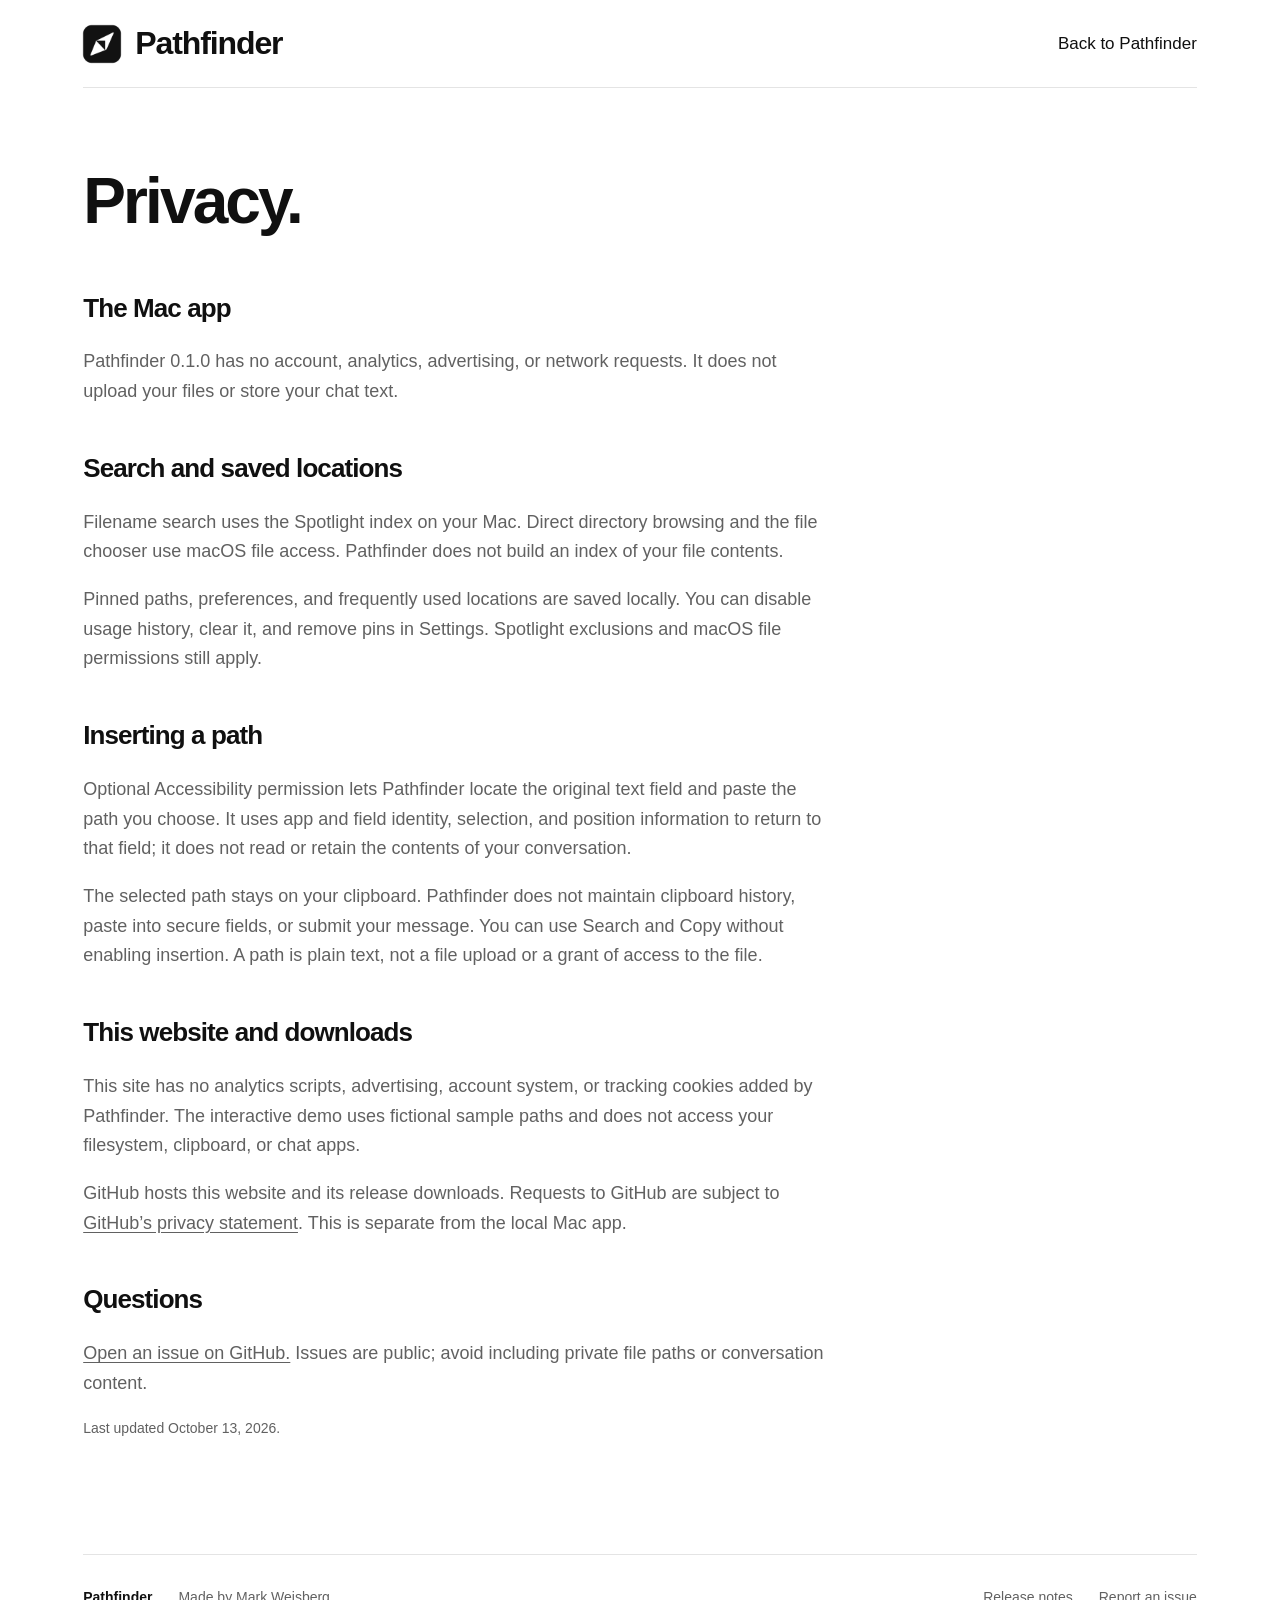
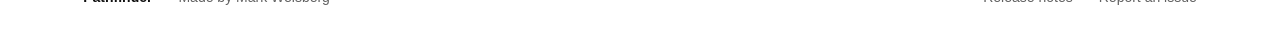
==== privacy.html @ 2332d172 "Launch Pathfinder download website" ====
<!doctype html>
<html lang="en"><head><meta charset="utf-8"><meta name="viewport" content="width=device-width,initial-scale=1"><meta name="description" content="How Pathfinder handles local paths, search, insertion permissions, and this website."><meta name="theme-color" content="#ffffff"><link rel="icon" href="assets/app-icon.png"><link rel="stylesheet" href="styles.css"><link rel="canonical" href="https://mweisberg21.github.io/pathfinder/privacy.html"><title>Privacy — Pathfinder</title></head>
<body><a class="skip" href="#main">Skip to content</a><header class="site-header wrap"><a class="brand" href="./"><img src="assets/app-icon.png" width="46" height="46" alt="">Pathfinder</a><nav aria-label="Main navigation"><a href="./">Back to Pathfinder</a></nav></header>
<main id="main" class="wrap"><article class="privacy-copy"><h1>Privacy.</h1>
<h2>The Mac app</h2><p>Pathfinder 0.1.0 has no account, analytics, advertising, or network requests. It does not upload your files or store your chat text.</p>
<h2>Search and saved locations</h2><p>Filename search uses the Spotlight index on your Mac. Direct directory browsing and the file chooser use macOS file access. Pathfinder does not build an index of your file contents.</p><p>Pinned paths, preferences, and frequently used locations are saved locally. You can disable usage history, clear it, and remove pins in Settings. Spotlight exclusions and macOS file permissions still apply.</p>
<h2>Inserting a path</h2><p>Optional Accessibility permission lets Pathfinder locate the original text field and paste the path you choose. It uses app and field identity, selection, and position information to return to that field; it does not read or retain the contents of your conversation.</p><p>The selected path stays on your clipboard. Pathfinder does not maintain clipboard history, paste into secure fields, or submit your message. You can use Search and Copy without enabling insertion. A path is plain text, not a file upload or a grant of access to the file.</p>
<h2>This website and downloads</h2><p>This site has no analytics scripts, advertising, account system, or tracking cookies added by Pathfinder. The interactive demo uses fictional sample paths and does not access your filesystem, clipboard, or chat apps.</p><p>GitHub hosts this website and its release downloads. Requests to GitHub are subject to <a href="https://docs.github.com/en/site-policy/privacy-policies/github-general-privacy-statement">GitHub’s privacy statement</a>. This is separate from the local Mac app.</p>
<h2>Questions</h2><p><a href="https://github.com/mweisberg21/pathfinder/issues">Open an issue on GitHub.</a> Issues are public; avoid including private file paths or conversation content.</p><p class="updated">Last updated October 13, 2026.</p></article></main>
<footer class="site-footer wrap"><div><a class="footer-brand" href="./">Pathfinder</a><span>Made by Mark Weisberg</span></div><nav aria-label="Footer"><a href="https://github.com/mweisberg21/pathfinder/releases/tag/v0.1.0">Release notes</a><a href="https://github.com/mweisberg21/pathfinder/issues">Report an issue</a></nav></footer></body></html>
---- styles.css ----
:root{color-scheme:light;--ink:#101010;--muted:#616161;--line:#e4e4e4;--panel:#161616;--radius:25px;font-family:-apple-system,BlinkMacSystemFont,"Segoe UI",Helvetica,Arial,sans-serif;font-synthesis:none;color:var(--ink);background:#fff;scroll-behavior:smooth}
*{box-sizing:border-box}body{margin:0}button,input{font:inherit}a{color:inherit;text-decoration:none}button{cursor:pointer}button:disabled{cursor:default;opacity:.4}button,a,input,summary{-webkit-tap-highlight-color:transparent}a:focus-visible,button:focus-visible,summary:focus-visible,input:focus-visible{outline:2px solid #737373;outline-offset:5px}a:hover{text-decoration:underline;text-underline-offset:4px}svg{fill:none;stroke:currentColor;stroke-width:1.7;stroke-linecap:round;stroke-linejoin:round;flex-shrink:0}img{display:block;max-width:100%}[hidden]{display:none!important}.wrap{width:calc(100% - 13%);max-width:1360px;margin-inline:auto}.sr-only,.skip:not(:focus){position:absolute;width:1px;height:1px;padding:0;margin:-1px;overflow:hidden;clip:rect(0,0,0,0);white-space:nowrap;border:0}.skip:focus{position:fixed;z-index:20;left:20px;top:15px;background:#fff;border:2px solid;padding:15px}
.site-header{height:88px;display:flex;align-items:center;justify-content:space-between;border-bottom:1px solid var(--line);gap:25px}.brand{display:flex;align-items:center;gap:10px;font-size:32px;font-weight:650;letter-spacing:-1.1px}.brand img{margin-left:-4px}.brand:hover{text-decoration:none}.site-header nav{display:flex;gap:36px;font-size:17px}.hero{display:grid;grid-template-columns:minmax(0,1.15fr) minmax(0,1fr);gap:54px;align-items:center;padding:70px 0 64px;min-height:705px}.hero-copy{padding-bottom:25px}h1{font-size:clamp(52px,6.7vw,103px);font-weight:720;letter-spacing:-.045em;line-height:1.04;margin:0 0 34px;white-space:nowrap}.intro{font-size:clamp(19px,1.9vw,28px);letter-spacing:-.025em;line-height:1.4;color:#55585d;margin:0 0 38px;max-width:640px}.download{display:inline-flex;align-items:center;justify-content:center;gap:14px;background:#111;color:#fff;padding:20px 27px;border-radius:13px;font-size:25px;font-weight:520;letter-spacing:-.035em;box-shadow:0 2px 2px #0000000b;transition:background .15s,transform .15s}.download:hover{background:#303030;text-decoration:none;transform:translateY(-1px)}.download:active{transform:translateY(1px)}.requirements{font-size:16px;color:var(--muted);line-height:1.7;margin:23px 0 0;letter-spacing:-.01em}.demo{min-width:0;max-width:560px;justify-self:end;width:100%}.panel{background:var(--panel);color:#f5f5f5;border:1px solid #383838;border-radius:var(--radius);box-shadow:0 18px 40px #00000020,0 3px 7px #0000001f;overflow:hidden;padding-top:7px}.search-head{height:73px;display:flex;align-items:center;gap:14px;padding:0 21px}.search-icon{color:#b8b8b8}.search-head input{min-width:0;flex:1;border:0;background:none;color:#f5f5f5;font-size:22px;letter-spacing:-.015em;padding:7px 0;border-radius:2px}.search-head input:focus-visible{outline:0;box-shadow:0 2px #939393}.search-head input::placeholder{color:#a0a0a0;font-size:17px}.search-head input::-webkit-search-cancel-button{-webkit-appearance:none}.escape{background:none;border:0;color:inherit;padding:0}kbd{font:inherit;display:inline-flex;align-items:center;justify-content:center;border:1px solid #dadce0;background:#f4f4f5;border-radius:7px;color:#474b51;white-space:nowrap;line-height:1.2;box-shadow:0 1px 2px #00000005}.panel kbd{background:#242424;border-color:#393939;color:#c0c0c0;font-size:13px;padding:7px 9px}.filters{display:flex;gap:5px;padding:0 20px 13px}.filters button{font-size:14px;border:0;background:none;color:#b6b6b6;border-radius:18px;padding:6px 16px}.filters button[aria-pressed=true]{background:#343434;color:white}.filters button:hover{background:#292929}.results{margin:0 12px;padding:8px 0 13px;border-top:1px solid #ffffff0d;min-height:245px}.result{color:inherit;width:100%;border:1px solid transparent;background:none;display:flex;align-items:center;text-align:left;gap:16px;padding:12px 16px;border-radius:12px;min-height:74px;margin:2px 0}.result:hover{background:#ffffff09}.result.selected{background:#ffffff12;border-color:#ffffff09}.result-copy{display:flex;flex-direction:column;gap:3px;min-width:0;flex:1}.result strong{font-size:18px;font-weight:510;letter-spacing:-.02em;overflow:hidden;text-overflow:ellipsis;white-space:nowrap}.result-copy>span{font-size:14px;color:#aaa;overflow:hidden;white-space:nowrap;text-overflow:ellipsis}.result svg{width:15px;height:15px;color:#8b8b8b}.panel-footer{border-top:1px solid #333;height:60px;padding:0 21px;display:flex;align-items:center;justify-content:space-between;gap:8px;color:#b0b0b0}.panel-brand{display:flex;align-items:center;gap:9px;font-size:14px}.panel-footer button{display:flex;align-items:center;gap:10px;border:0;background:none;color:#d1d1d1;font-size:13px;padding:5px 0 5px 8px}.composer{border:1px solid #dedee0;border-radius:18px;margin:22px -12px 0;min-height:68px;display:flex;align-items:center;gap:10px;padding:17px 20px;box-shadow:0 7px 17px #00000005;font-size:16px;letter-spacing:-.02em;flex-wrap:wrap}.composer code{font-family:inherit;color:#555b64;background:#f0f1f3;padding:4px 8px;border-radius:5px;overflow-wrap:anywhere;max-width:100%}.composer.inserted code{animation:insert-flash .45s ease-out}.try-demo{margin:26px auto 0;padding:6px 8px;display:flex;align-items:center;justify-content:center;gap:12px;border:0;background:none;font-size:16px;text-decoration:underline;text-underline-offset:4px}.try-demo kbd{font-size:13px;padding:7px 10px}.demo-dismissed{height:431px;display:flex;flex-direction:column;align-items:center;justify-content:center;gap:18px;color:#555}.demo-dismissed button{background:#111;border:0;color:#fff;border-radius:9px;font-size:15px;padding:13px 18px}.empty-results{padding:65px 12px;text-align:center;color:#b3b3b3;font-size:16px}.no-script{font-size:14px;line-height:1.5;color:var(--muted)}
.workflow{border-top:1px solid var(--line);border-bottom:1px solid var(--line);display:grid;grid-template-columns:repeat(3,1fr);padding:36px 0 42px;gap:0}.workflow>div{padding-left:23%;border-left:1px solid var(--line)}.workflow>div:first-child{padding-left:0;border:0}.step-number{color:var(--muted);font-size:15px;font-variant-numeric:tabular-nums}.workflow h2{font-size:24px;letter-spacing:-.035em;margin:4px 0 12px;font-weight:650}.workflow p{font-size:18px;margin:0;color:#55585d;line-height:1.4;letter-spacing:-.015em}.shortcut{display:flex;gap:9px}.shortcut kbd{font-size:12px;padding:9px 11px}.detail-section{display:grid;grid-template-columns:40% 1fr;gap:6%;padding:92px 0;border-bottom:1px solid var(--line);scroll-margin-top:36px}.detail-section h2{font-size:clamp(30px,3.1vw,46px);letter-spacing:-.05em;line-height:1.15;font-weight:650;margin:0}.setup-list{padding:0;margin:0;list-style:none;counter-reset:step}.setup-list li{counter-increment:step;position:relative;padding-left:44px;font-size:21px;line-height:1.45;letter-spacing:-.025em}.setup-list li+li{margin-top:27px}.setup-list li::before{content:counter(step,decimal-leading-zero);position:absolute;left:0;top:4px;color:var(--muted);font-size:15px;font-variant-numeric:tabular-nums}.questions{border-bottom:0;padding-bottom:88px}.faq-list details{border-bottom:1px solid var(--line)}.faq-list details:first-child summary{padding-top:3px}.faq-list summary{list-style:none;cursor:pointer;display:flex;justify-content:space-between;align-items:center;gap:20px;padding:22px 0;font-size:20px;letter-spacing:-.025em}.faq-list summary::-webkit-details-marker{display:none}.faq-list summary svg{width:18px;height:18px}.faq-list details[open] summary svg path{d:path('M3 10h14')}.faq-list p{font-size:17px;line-height:1.5;color:var(--muted);margin:0 0 24px;letter-spacing:-.015em}.faq-list p+p{margin-top:-8px}.faq-list p a{text-decoration:underline;text-underline-offset:3px}.site-footer{border-top:1px solid var(--line);display:flex;justify-content:space-between;gap:26px;padding-block:32px 40px;font-size:14px;color:var(--muted);line-height:1.5}.site-footer>div,.site-footer nav{display:flex;gap:26px;align-items:center}.footer-brand{font-weight:650;color:var(--ink)}.privacy-copy{max-width:750px;padding:80px 0 100px;line-height:1.65}.privacy-copy h1{font-size:64px;white-space:normal;margin-bottom:52px}.privacy-copy h2{font-size:26px;letter-spacing:-.035em;margin:40px 0 12px}.privacy-copy p,.privacy-copy li{font-size:18px;color:var(--muted)}.privacy-copy a{text-decoration:underline;text-underline-offset:3px}.privacy-copy .updated{font-size:14px}
@keyframes insert-flash{from{background:#d8dce1}to{background:#f0f1f3}}
@media(min-width:1450px){.hero{min-height:752px}.demo{margin-right:12px}.hero-copy{padding-bottom:15px}}
@media(max-width:1150px){.wrap{width:calc(100% - 72px)}.hero{gap:35px;min-height:650px}h1{font-size:clamp(46px,6vw,68px)}.intro{font-size:20px}.download{font-size:19px;padding:18px 22px}.requirements{font-size:14px}.composer{font-size:14px;margin-inline:0;padding:14px}.result strong{font-size:16px}.panel-brand{font-size:12px}.detail-section{grid-template-columns:38% 1fr}.setup-list li{font-size:19px}.workflow>div{padding-left:17%}}
@media(max-width:900px){.wrap{width:calc(100% - 48px)}.site-header{height:80px}.brand{font-size:25px}.site-header nav{gap:24px;font-size:15px}.hero{grid-template-columns:1fr;gap:46px;padding:62px 0 44px}.hero-copy{padding:0;text-align:center}h1{font-size:clamp(47px,9vw,78px);line-height:1.02;margin-bottom:25px}.intro{max-width:540px;margin:0 auto 27px;font-size:21px}.requirements{margin-top:19px}.demo{justify-self:center;max-width:540px}.workflow{gap:18px;padding:30px 0}.workflow>div{padding-left:18px}.workflow h2{font-size:22px}.workflow p{font-size:16px}.shortcut{gap:5px}.shortcut kbd{font-size:10px;padding:8px 6px}.detail-section{grid-template-columns:1fr;gap:32px;padding:58px 0}.detail-section h2{font-size:38px}.site-footer{flex-wrap:wrap}.privacy-copy{padding:55px 0}.privacy-copy h1{font-size:52px}}
@media(max-width:520px){.wrap{width:calc(100% - 40px)}.site-header{height:76px;gap:12px}.brand{font-size:23px;gap:5px;letter-spacing:-1px}.brand img{width:36px;height:36px}.site-header nav{gap:17px;font-size:13px}.site-header nav a:first-child{display:none}.hero{padding-top:48px;gap:36px}h1{font-size:clamp(43px,11.4vw,58px);letter-spacing:-.058em;margin-bottom:23px}.intro{font-size:19px;max-width:350px;line-height:1.45}.download{font-size:19px;padding:17px 23px}.requirements{font-size:13px}.panel{border-radius:22px}.search-head{height:64px;padding-inline:16px;gap:11px}.search-head input{font-size:20px}.filters{padding-left:14px}.filters button{font-size:13px;padding:6px 13px}.results{margin:0 8px;min-height:235px}.result{gap:12px;padding:12px;min-height:72px}.result strong{font-size:16px}.result-copy>span{font-size:12px}.result img{width:32px;height:32px}.panel-footer{padding:0 15px;height:57px}.panel-brand{font-size:12px;gap:6px}.panel-footer button{font-size:12px;gap:7px}.panel kbd{font-size:11px;padding:6px 7px}.composer{margin-top:17px;gap:6px;min-height:65px;align-items:flex-start;flex-direction:column;font-size:14px}.composer code{font-size:13px;letter-spacing:-.03em}.try-demo{margin-top:19px;font-size:15px}.demo-dismissed{height:413px}.workflow{grid-template-columns:1fr;gap:0;padding:12px 0}.workflow>div,.workflow>div:first-child{display:grid;grid-template-columns:27px 90px 1fr;gap:10px;align-items:center;border:0;padding:19px 0}.workflow>div+div{border-top:1px solid var(--line)}.workflow h2{margin:0;font-size:21px}.workflow p{font-size:14px}.step-number{font-size:12px}.shortcut{gap:4px}.shortcut kbd{font-size:10px;padding:7px 5px}.detail-section{padding:49px 0;gap:29px}.detail-section h2{font-size:34px}.setup-list li{font-size:18px;padding-left:32px}.setup-list li::before{font-size:13px;top:3px}.faq-list summary{font-size:18px;padding:20px 0}.faq-list p{font-size:16px}.site-footer{padding:27px 0 32px;gap:18px;font-size:13px}.site-footer>div,.site-footer nav{gap:19px;flex-wrap:wrap}.privacy-copy h1{font-size:44px}.privacy-copy p,.privacy-copy li{font-size:16px}}
@media(prefers-reduced-motion:reduce){:root{scroll-behavior:auto}*,*::before,*::after{animation:none!important;transition:none!important}}
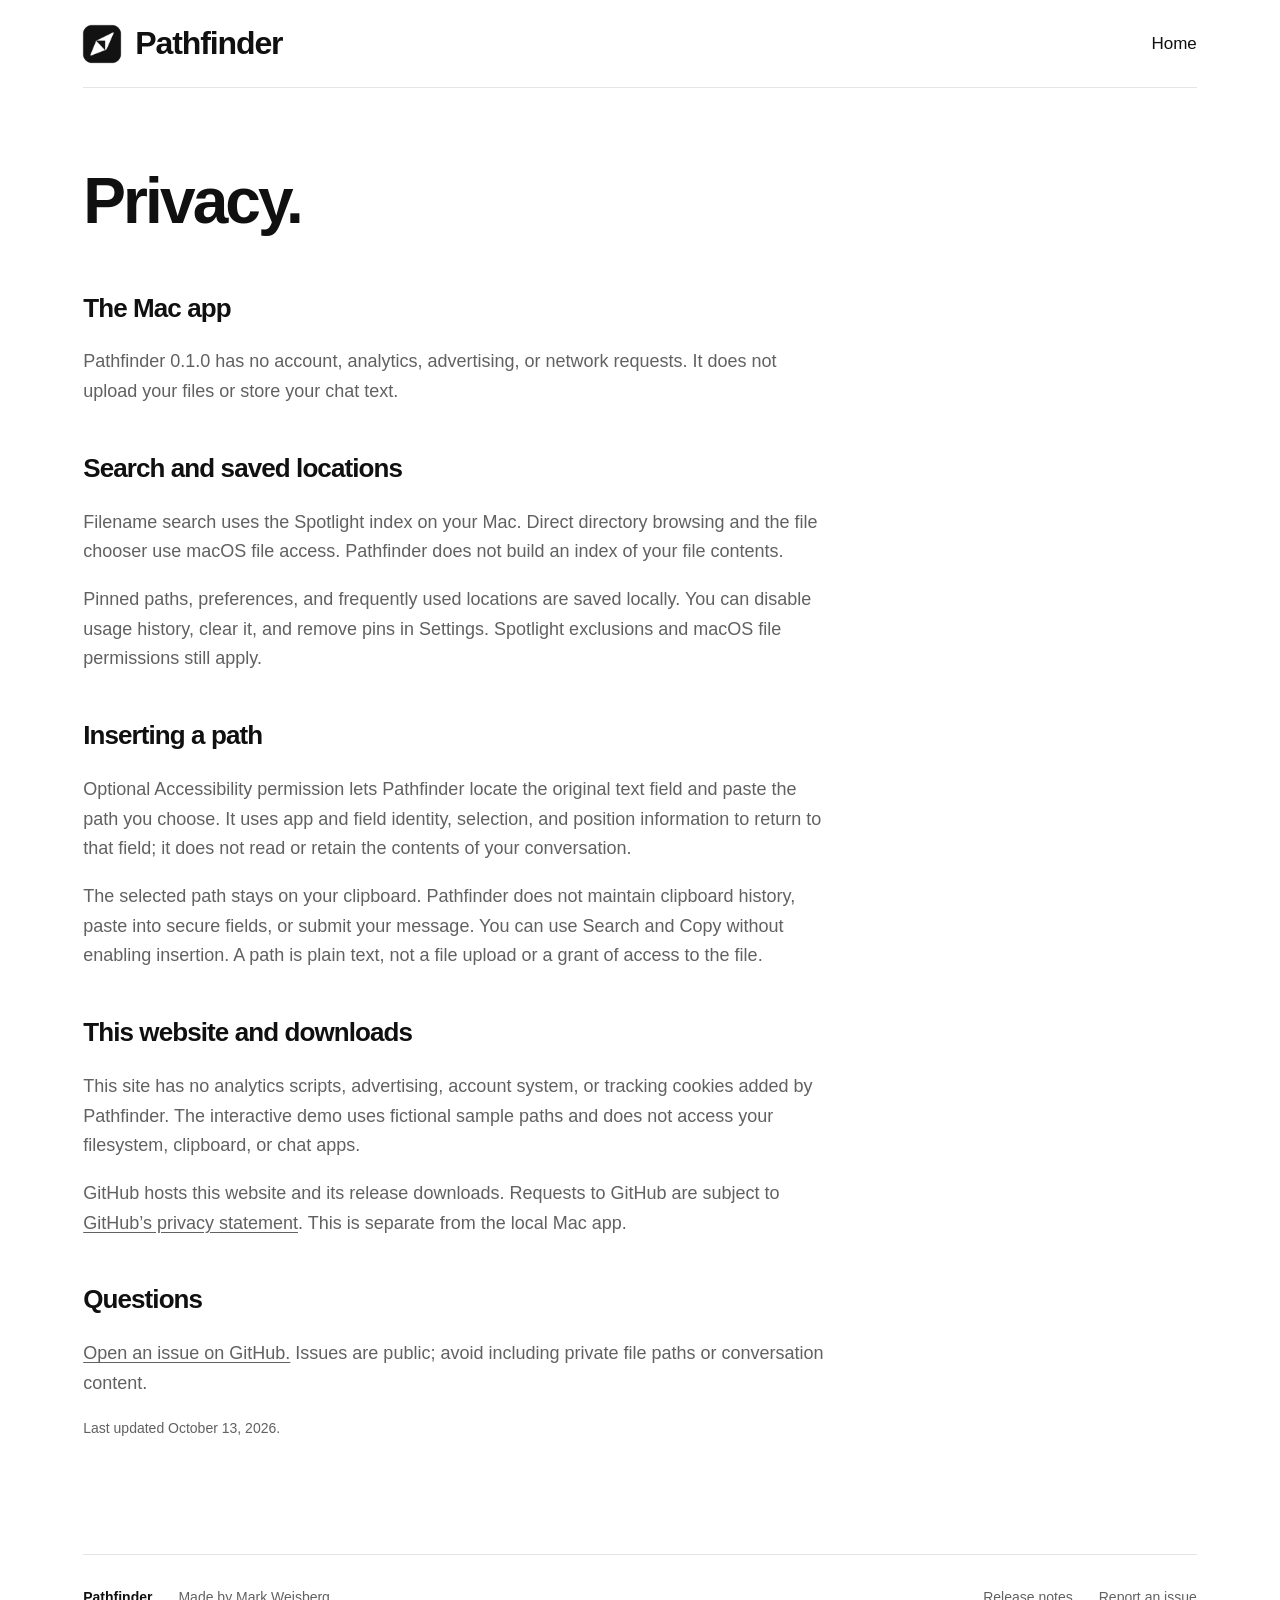
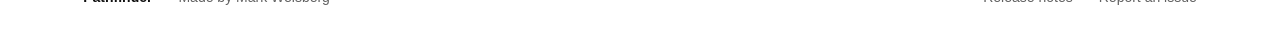
==== commit fb7b30ed: "Keep privacy navigation available on small screens" ====
--- a/privacy.html
+++ b/privacy.html
@@ -1,6 +1,6 @@
 <!doctype html>
 <html lang="en"><head><meta charset="utf-8"><meta name="viewport" content="width=device-width,initial-scale=1"><meta name="description" content="How Pathfinder handles local paths, search, insertion permissions, and this website."><meta name="theme-color" content="#ffffff"><link rel="icon" href="assets/app-icon.png"><link rel="stylesheet" href="styles.css"><link rel="canonical" href="https://mweisberg21.github.io/pathfinder/privacy.html"><title>Privacy — Pathfinder</title></head>
-<body><a class="skip" href="#main">Skip to content</a><header class="site-header wrap"><a class="brand" href="./"><img src="assets/app-icon.png" width="46" height="46" alt="">Pathfinder</a><nav aria-label="Main navigation"><a href="./">Back to Pathfinder</a></nav></header>
+<body><a class="skip" href="#main">Skip to content</a><header class="site-header wrap"><a class="brand" href="./"><img src="assets/app-icon.png" width="46" height="46" alt="">Pathfinder</a><nav aria-label="Main navigation"><a href="./">Home</a></nav></header>
 <main id="main" class="wrap"><article class="privacy-copy"><h1>Privacy.</h1>
 <h2>The Mac app</h2><p>Pathfinder 0.1.0 has no account, analytics, advertising, or network requests. It does not upload your files or store your chat text.</p>
 <h2>Search and saved locations</h2><p>Filename search uses the Spotlight index on your Mac. Direct directory browsing and the file chooser use macOS file access. Pathfinder does not build an index of your file contents.</p><p>Pinned paths, preferences, and frequently used locations are saved locally. You can disable usage history, clear it, and remove pins in Settings. Spotlight exclusions and macOS file permissions still apply.</p>
--- a/styles.css
+++ b/styles.css
@@ -6,5 +6,5 @@
 @media(min-width:1450px){.hero{min-height:752px}.demo{margin-right:12px}.hero-copy{padding-bottom:15px}}
 @media(max-width:1150px){.wrap{width:calc(100% - 72px)}.hero{gap:35px;min-height:650px}h1{font-size:clamp(46px,6vw,68px)}.intro{font-size:20px}.download{font-size:19px;padding:18px 22px}.requirements{font-size:14px}.composer{font-size:14px;margin-inline:0;padding:14px}.result strong{font-size:16px}.panel-brand{font-size:12px}.detail-section{grid-template-columns:38% 1fr}.setup-list li{font-size:19px}.workflow>div{padding-left:17%}}
 @media(max-width:900px){.wrap{width:calc(100% - 48px)}.site-header{height:80px}.brand{font-size:25px}.site-header nav{gap:24px;font-size:15px}.hero{grid-template-columns:1fr;gap:46px;padding:62px 0 44px}.hero-copy{padding:0;text-align:center}h1{font-size:clamp(47px,9vw,78px);line-height:1.02;margin-bottom:25px}.intro{max-width:540px;margin:0 auto 27px;font-size:21px}.requirements{margin-top:19px}.demo{justify-self:center;max-width:540px}.workflow{gap:18px;padding:30px 0}.workflow>div{padding-left:18px}.workflow h2{font-size:22px}.workflow p{font-size:16px}.shortcut{gap:5px}.shortcut kbd{font-size:10px;padding:8px 6px}.detail-section{grid-template-columns:1fr;gap:32px;padding:58px 0}.detail-section h2{font-size:38px}.site-footer{flex-wrap:wrap}.privacy-copy{padding:55px 0}.privacy-copy h1{font-size:52px}}
-@media(max-width:520px){.wrap{width:calc(100% - 40px)}.site-header{height:76px;gap:12px}.brand{font-size:23px;gap:5px;letter-spacing:-1px}.brand img{width:36px;height:36px}.site-header nav{gap:17px;font-size:13px}.site-header nav a:first-child{display:none}.hero{padding-top:48px;gap:36px}h1{font-size:clamp(43px,11.4vw,58px);letter-spacing:-.058em;margin-bottom:23px}.intro{font-size:19px;max-width:350px;line-height:1.45}.download{font-size:19px;padding:17px 23px}.requirements{font-size:13px}.panel{border-radius:22px}.search-head{height:64px;padding-inline:16px;gap:11px}.search-head input{font-size:20px}.filters{padding-left:14px}.filters button{font-size:13px;padding:6px 13px}.results{margin:0 8px;min-height:235px}.result{gap:12px;padding:12px;min-height:72px}.result strong{font-size:16px}.result-copy>span{font-size:12px}.result img{width:32px;height:32px}.panel-footer{padding:0 15px;height:57px}.panel-brand{font-size:12px;gap:6px}.panel-footer button{font-size:12px;gap:7px}.panel kbd{font-size:11px;padding:6px 7px}.composer{margin-top:17px;gap:6px;min-height:65px;align-items:flex-start;flex-direction:column;font-size:14px}.composer code{font-size:13px;letter-spacing:-.03em}.try-demo{margin-top:19px;font-size:15px}.demo-dismissed{height:413px}.workflow{grid-template-columns:1fr;gap:0;padding:12px 0}.workflow>div,.workflow>div:first-child{display:grid;grid-template-columns:27px 90px 1fr;gap:10px;align-items:center;border:0;padding:19px 0}.workflow>div+div{border-top:1px solid var(--line)}.workflow h2{margin:0;font-size:21px}.workflow p{font-size:14px}.step-number{font-size:12px}.shortcut{gap:4px}.shortcut kbd{font-size:10px;padding:7px 5px}.detail-section{padding:49px 0;gap:29px}.detail-section h2{font-size:34px}.setup-list li{font-size:18px;padding-left:32px}.setup-list li::before{font-size:13px;top:3px}.faq-list summary{font-size:18px;padding:20px 0}.faq-list p{font-size:16px}.site-footer{padding:27px 0 32px;gap:18px;font-size:13px}.site-footer>div,.site-footer nav{gap:19px;flex-wrap:wrap}.privacy-copy h1{font-size:44px}.privacy-copy p,.privacy-copy li{font-size:16px}}
+@media(max-width:520px){.wrap{width:calc(100% - 40px)}.site-header{height:76px;gap:12px}.brand{font-size:23px;gap:5px;letter-spacing:-1px}.brand img{width:36px;height:36px}.site-header nav{gap:17px;font-size:13px}.site-header nav a[href="#setup"]{display:none}.hero{padding-top:48px;gap:36px}h1{font-size:clamp(43px,11.4vw,58px);letter-spacing:-.058em;margin-bottom:23px}.intro{font-size:19px;max-width:350px;line-height:1.45}.download{font-size:19px;padding:17px 23px}.requirements{font-size:13px}.panel{border-radius:22px}.search-head{height:64px;padding-inline:16px;gap:11px}.search-head input{font-size:20px}.filters{padding-left:14px}.filters button{font-size:13px;padding:6px 13px}.results{margin:0 8px;min-height:235px}.result{gap:12px;padding:12px;min-height:72px}.result strong{font-size:16px}.result-copy>span{font-size:12px}.result img{width:32px;height:32px}.panel-footer{padding:0 15px;height:57px}.panel-brand{font-size:12px;gap:6px}.panel-footer button{font-size:12px;gap:7px}.panel kbd{font-size:11px;padding:6px 7px}.composer{margin-top:17px;gap:6px;min-height:65px;align-items:flex-start;flex-direction:column;font-size:14px}.composer code{font-size:13px;letter-spacing:-.03em}.try-demo{margin-top:19px;font-size:15px}.demo-dismissed{height:413px}.workflow{grid-template-columns:1fr;gap:0;padding:12px 0}.workflow>div,.workflow>div:first-child{display:grid;grid-template-columns:27px 90px 1fr;gap:10px;align-items:center;border:0;padding:19px 0}.workflow>div+div{border-top:1px solid var(--line)}.workflow h2{margin:0;font-size:21px}.workflow p{font-size:14px}.step-number{font-size:12px}.shortcut{gap:4px}.shortcut kbd{font-size:10px;padding:7px 5px}.detail-section{padding:49px 0;gap:29px}.detail-section h2{font-size:34px}.setup-list li{font-size:18px;padding-left:32px}.setup-list li::before{font-size:13px;top:3px}.faq-list summary{font-size:18px;padding:20px 0}.faq-list p{font-size:16px}.site-footer{padding:27px 0 32px;gap:18px;font-size:13px}.site-footer>div,.site-footer nav{gap:19px;flex-wrap:wrap}.privacy-copy h1{font-size:44px}.privacy-copy p,.privacy-copy li{font-size:16px}}
 @media(prefers-reduced-motion:reduce){:root{scroll-behavior:auto}*,*::before,*::after{animation:none!important;transition:none!important}}
